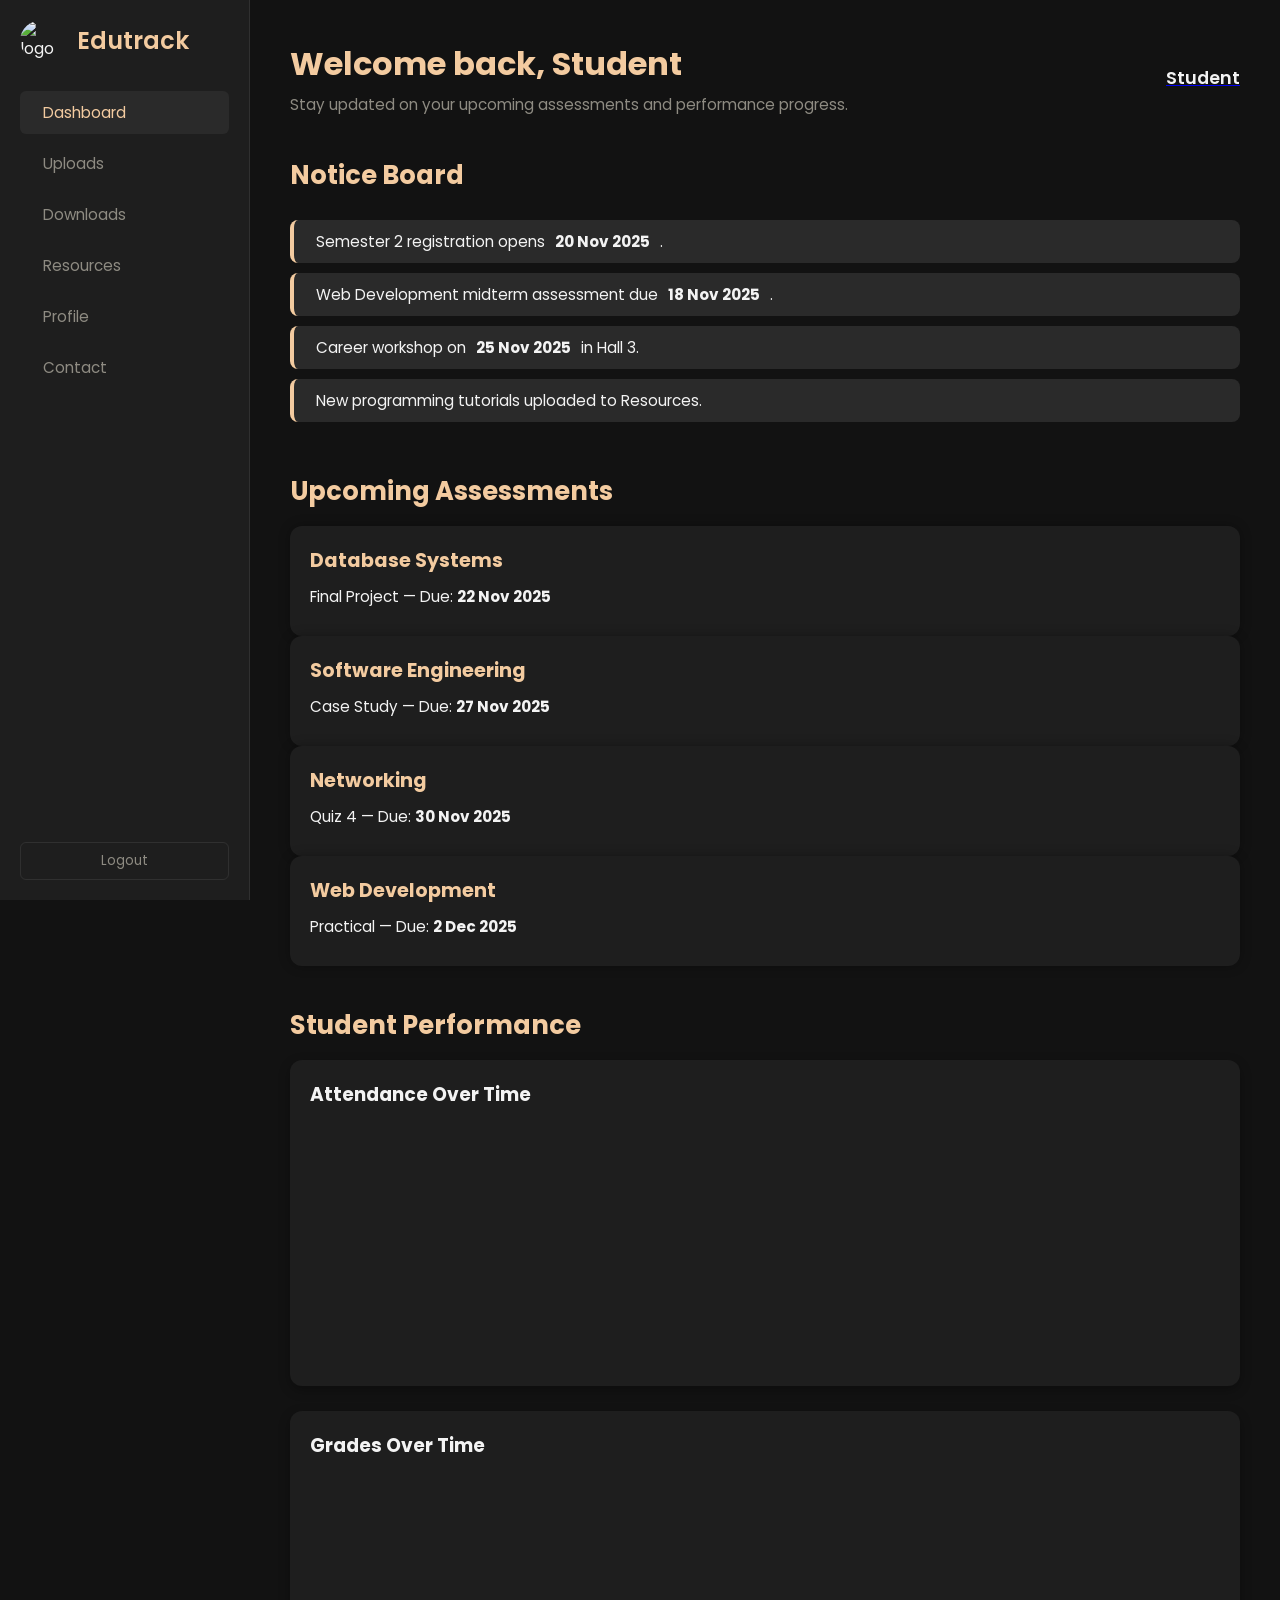
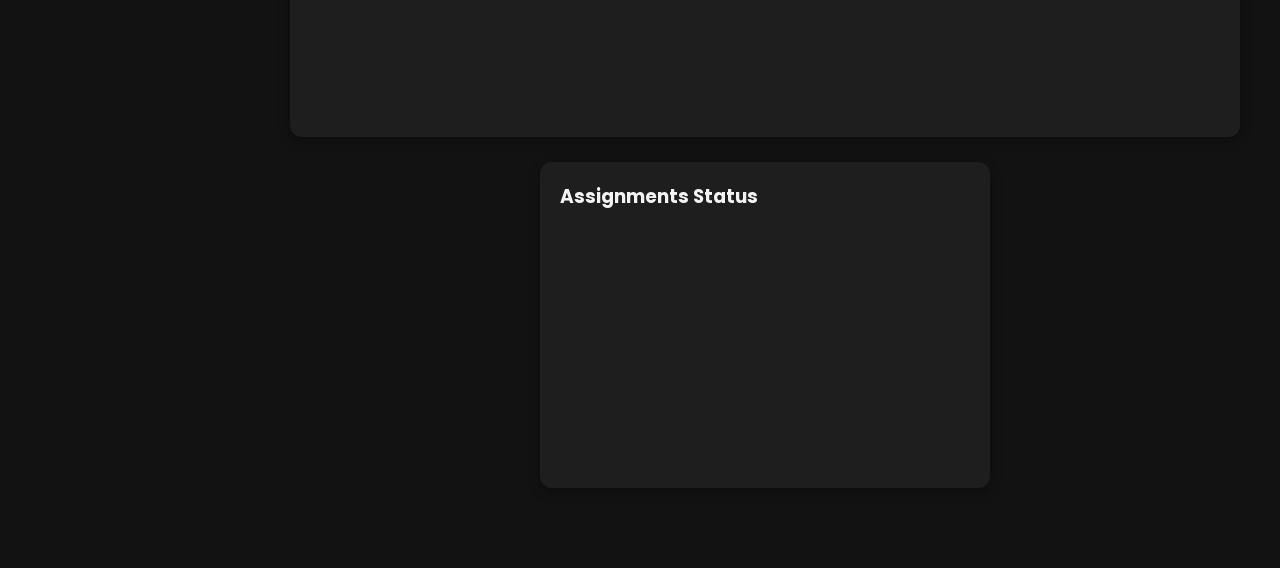
==== Admin/dashboard.html @ 49ad5d3f "first commit" ====
<!DOCTYPE html>
<html lang="en">
<head>
  <meta charset="UTF-8" />
  <meta name="viewport" content="width=device-width, initial-scale=1.0" />
  <title>Edutrack | Dashboard</title>
  <link rel="stylesheet" href="CSS/admin.css" />
  <script src="https://kit.fontawesome.com/d6e9d7304f.js" crossorigin="anonymous"></script>
  <link rel="preload" href="https://fonts.googleapis.com/css2?family=Poppins:wght@300;600&display=swap" as="style" onload="this.rel='stylesheet'" />
</head>
<body>
<aside class="sidebar">
  <div>
    <div class="logo">
      <img src="https://i.pinimg.com/736x/27/d6/ad/27d6ad0843c149d09f5cbf1baf20b631.jpg" alt="logo" />
      <h2>Edutrack</h2>
    </div>
    <nav>
      <a href="dashboard.html" class="active"><i class="fa-solid fa-house"></i> Dashboard</a>
      <a href="uploadpage.html"><i class="fa-solid fa-circle-up"></i> Uploads</a>
      <a href="downloadpage.html"><i class="fa-regular fa-circle-down"></i> Downloads</a>
      <a href="resourcespage.html"><i class="fa-solid fa-file"></i> Resources</a>
      <a href="profile.html"><i class="fa-solid fa-user"></i> Profile</a>
      <a href="contactpage.html"><i class="fa-solid fa-comment"></i> Contact</a>
    </nav>
  </div>
  <button class="logout-btn" onclick="logoutUser()"><i class="fa-regular fa-circle-xmark"></i> Logout</button>
</aside>

<main class="main-content">
  <header class="greeting-banner">
    <div>
      <h1>Welcome back, <span id="studentName">Student</span></h1>
      <p>Stay updated on your upcoming assessments and performance progress.</p>
    </div>
    <div class="user-profile">
      <i class="fa-regular fa-user"></i>
      <a href="profile.html"><span id="topStudentName">Student</span></a>
    </div>
  </header>

  <!-- Notice Board -->
  <section class="section notice-section">
    <h2 class="section-heading"><i class="fa-solid fa-bullhorn"></i> Notice Board</h2>
    <div class="cards-wrapper">
      <ul class="notice-board">
        <li><i class="fa-solid fa-calendar"></i> Semester 2 registration opens <strong>20 Nov 2025</strong>.</li>
        <li><i class="fa-solid fa-book"></i> Web Development midterm assessment due <strong>18 Nov 2025</strong>.</li>
        <li><i class="fa-solid fa-briefcase"></i> Career workshop on <strong>25 Nov 2025</strong> in Hall 3.</li>
        <li><i class="fa-solid fa-laptop-code"></i> New programming tutorials uploaded to Resources.</li>
      </ul>
    </div>
  </section>

  <!-- Upcoming Assessments -->
  <section class="section upcoming-section">
    <h2 class="section-heading"><i class="fa-solid fa-folder"></i> Upcoming Assessments</h2>
    <div class="cards-wrapper upcoming-list">
      <div class="upcoming-card">
        <h3>Database Systems</h3>
        <p>Final Project — Due: <strong>22 Nov 2025</strong></p>
      </div>
      <div class="upcoming-card">
        <h3>Software Engineering</h3>
        <p>Case Study — Due: <strong>27 Nov 2025</strong></p>
      </div>
      <div class="upcoming-card">
        <h3>Networking</h3>
        <p>Quiz 4 — Due: <strong>30 Nov 2025</strong></p>
      </div>
      <div class="upcoming-card">
        <h3>Web Development</h3>
        <p>Practical — Due: <strong>2 Dec 2025</strong></p>
      </div>
    </div>
  </section>

  <!-- Charts Section -->
  <section class="section chart-section">
    <h2 class="section-heading"><i class="fa-regular fa-chart-bar"></i> Student Performance</h2>

    <!-- Row 1: Attendance -->
    <div class="cards-wrapper chart-row">
      <div class="chart-container full-width">
        <h3>Attendance Over Time</h3>
        <canvas id="attendanceChart"></canvas>
      </div>
    </div>

    <!-- Row 2: Grades + Assignment Pie -->
    <div class="cards-wrapper chart-row">
      <div class="chart-container half-width">
        <h3>Grades Over Time</h3>
        <canvas id="gradesChart"></canvas>
      </div>
      <div class="chart-container half-width">
        <h3>Assignments Status</h3>
        <canvas id="pieChart"></canvas>
      </div>
    </div>

  </section>
</main>

<script type="module" src="../firebase.js"></script>
<script type="module" src="JS/admin.js"></script>
</body>
</html>
---- Admin/CSS/admin.css ----
:root {
  --bg-main: #121212;
  --bg-panel: #1e1e1e;
  --bg-hover: #2a2a2a;
  --accent: #F3CBA0;
  --text-primary: #F3F3F3;
  --text-secondary: #8E8B82;
  --border-color: rgba(255,255,255,0.08);
}

* {
  margin: 0;
  padding: 0;
  box-sizing: border-box;
  font-family: "Poppins", sans-serif;
}

body {
  display: flex;
  min-height: 100vh;
  background-color: var(--bg-main);
  color: var(--text-primary);
}

/* -------------------- SIDEBAR -------------------- */
.sidebar {
  width: 250px;
  background-color: var(--bg-panel);
  padding: 20px;
  display: flex;
  flex-direction: column;
  justify-content: space-between;
  border-right: 1px solid var(--border-color);
  position: sticky;
  top: 0;
  height: 100vh;
}

.sidebar .logo {
  display: flex;
  align-items: center;
  gap: 12px;
  margin-bottom: 30px;
}

.sidebar .logo img {
  width: 45px;
  border-radius: 50%;
}

.sidebar .logo h2 {
  color: var(--accent);
  font-weight: 600;
  font-size: 1.5rem;
}

.sidebar nav a {
  display: flex;
  align-items: center;
  gap: 8px;
  color: var(--text-secondary);
  padding: 10px 15px;
  text-decoration: none;
  border-radius: 6px;
  margin-bottom: 8px;
  transition: background 0.3s, color 0.3s;
  font-size: 0.95rem;
}

#topStudentName {
  color: var(--text-primary);
  font-weight: 600;
  margin-bottom: 20px;
  font-size: 1.1rem;
}

.sidebar nav a:hover,
.sidebar nav a.active {
  background-color: var(--bg-hover);
  color: var(--accent);
}

.logout-btn {
  background: none;
  border: 1px solid var(--border-color);
  border-radius: 6px;
  padding: 8px;
  color: var(--text-secondary);
  cursor: pointer;
  transition: background 0.3s, color 0.3s;
}

.logout-btn:hover {
  background-color: var(--bg-hover);
  color: var(--accent);
}

/* -------------------- MAIN CONTENT -------------------- */
.main-content {
  flex: 1;
  padding: 40px;
  overflow-x: hidden;
  width: 100%;
  max-width: 100%;
}

/* -------------------- GENERIC SECTIONS -------------------- */
.section {
  margin-bottom: 40px;
  max-width: 1000px;
  margin-left: auto;
  margin-right: auto;
}

.section-heading {
  font-size: 1.6rem;
  margin-bottom: 15px;
  color: var(--accent);
}

/* -------------------- DOWNLOAD / RESOURCES -------------------- */
.download-container {
  display: grid;
  grid-template-columns: repeat(auto-fit, minmax(250px, 1fr));
  gap: 15px;
}

.download-card {
  display: flex;
  justify-content: space-between;
  align-items: center;
  background-color: var(--bg-hover);
  padding: 18px;
  border-radius: 10px;
  font-size: 0.95rem;
  transition: transform 0.3s, box-shadow 0.3s;
}

.download-card:hover {
  transform: translateY(-5px);
  box-shadow: 0 4px 15px rgba(243,203,160,0.2);
}

.download-card .btn {
  padding: 10px 18px;
  background-color: var(--accent);
  color: var(--bg-main);
  border: none;
  border-radius: 8px;
  cursor: pointer;
  font-weight: 600;
  text-decoration: none;
  font-size: 0.95rem;
}

.download-search {
  margin-bottom: 20px;
  display: flex;
  justify-content: flex-end;
}

.download-search input {
  padding: 8px 12px;
  border-radius: 8px;
  border: 1px solid var(--border-color);
  background-color: var(--bg-panel);
  color: var(--text-primary);
  width: 250px;
  font-size: 0.95rem;
}

.notice-board {
  list-style: none;
  padding: 10px 0;
  display: grid;
  gap: 10px;
}

.notice-board li {
  display: flex;
  align-items: flex-start;
  gap: 10px;
  background-color: var(--bg-hover);
  padding: 10px 12px;
  border-radius: 8px;
  color: var(--text-primary);
  border-left: 4px solid var(--accent);
  font-size: 0.95rem;
  transition: transform 0.3s, box-shadow 0.3s;
}

.notice-board li:hover {
  transform: translateY(-3px);
  box-shadow: 0 4px 10px rgba(243,203,160,0.15);
}

.notice-board li i {
  color: var(--accent);
}

/* -------------------- PROFILE PAGE -------------------- */
.greeting-banner {
  display: flex;
  justify-content: space-between;
  align-items: center;
  margin-bottom: 40px;
  flex-wrap: wrap;
}

.greeting-banner h1 {
  font-size: 2rem;
  color: var(--accent);
  margin-bottom: 5px;
}

.greeting-banner p {
  color: var(--text-secondary);
  font-size: 0.95rem;
}

.user-profile {
  display: flex;
  align-items: center;
  gap: 10px;
  font-size: 1rem;
  color: var(--text-primary);
}

.user-profile i {
  font-size: 1.4rem;
  color: var(--accent);
}

.profile-wrapper {
  display: flex;
  justify-content: center;
}

.profile-container {
  background-color: var(--bg-panel);
  padding: 35px;
  border-radius: 14px;
  width: 600px;
  box-shadow: 0 0 12px rgba(0,0,0,0.4);
}

.profile-title {
  font-size: 1.8rem;
  color: var(--accent);
  margin-bottom: 5px;
}

.profile-subtitle {
  font-size: 0.95rem;
  color: var(--text-secondary);
  margin-bottom: 25px;
}

.profile-form {
  display: grid;
  gap: 18px;
}

.profile-form label {
  font-size: 0.95rem;
  color: var(--text-secondary);
}

.profile-form input {
  width: 100%;
  padding: 12px 14px;
  border-radius: 8px;
  border: 1px solid var(--border-color);
  background-color: var(--bg-hover);
  color: var(--text-primary);
}

.profile-form input:read-only {
  opacity: 0.5;
  cursor: not-allowed;
}

.profile-save-btn {
  padding: 14px;
  background-color: var(--accent);
  color: var(--bg-main);
  font-weight: 600;
  border: none;
  border-radius: 10px;
  cursor: pointer;
  transition: 0.3s;
}

.profile-save-btn:hover {
  background-color: #d9a678;
}

/* -------------------- CONTACT PAGE -------------------- */
.contact-wrapper {
  display: grid;
  grid-template-columns: 1fr 1fr;
  gap: 25px;
  background-color: var(--bg-panel);
  padding: 30px;
  border-radius: 12px;
  box-shadow: 0 0 12px rgba(0,0,0,0.5);
}

.campus-card {
  background-color: var(--bg-hover);
  padding: 18px;
  border-radius: 10px;
  border-left: 4px solid var(--accent);
}

.campus-card h3 {
  margin-bottom: 8px;
  color: var(--accent);
  font-size: 1.2rem;
}

.campus-card p {
  color: var(--text-primary);
  font-size: 0.95rem;
}

.contact-form input,
.contact-form textarea {
  width: 100%;
  margin-top: 10px;
  padding: 12px;
  border-radius: 8px;
  border: 1px solid var(--border-color);
  background-color: var(--bg-panel);
  color: var(--text-primary);
}

.contact-submit {
  padding: 12px;
  background-color: var(--accent);
  color: var(--bg-main);
  border: none;
  border-radius: 8px;
  font-weight: 600;
  cursor: pointer;
}

/* -------------------- UP-COMING ASSIGNMENTS -------------------- */
.upcoming-assignments {
  display: grid;
  grid-template-columns: repeat(auto-fit, minmax(300px, 1fr));
  gap: 20px;
  margin-bottom: 40px;
}

.upcoming-card {
  background-color: var(--bg-panel);
  padding: 20px;
  border-radius: 12px;
  box-shadow: 0 0 12px rgba(0,0,0,0.3);
  display: flex;
  flex-direction: column;
  justify-content: space-between;
}

.upcoming-card h3 {
  font-size: 1.2rem;
  color: var(--accent);
  margin-bottom: 10px;
}

.upcoming-card p {
  font-size: 0.95rem;
  color: var(--text-primary);
  margin-bottom: 8px;
}

/* Improved Profile Editing Styles */
.profile-form input:focus {
  outline: none;
  border-color: var(--accent);
  box-shadow: 0 0 8px rgba(243, 203, 160, 0.3); /* Subtle glow on focus */
  transition: box-shadow 0.3s;
}

.edit-btn,
.save-btn,
.cancel-btn {
  padding: 12px 20px;
  border: none;
  border-radius: 8px;
  cursor: pointer;
  font-weight: 600;
  transition: background 0.3s, transform 0.2s;
  font-size: 0.95rem;
}

.edit-btn {
  margin-top: 10px;
  background-color: var(--accent);
  color: var(--bg-main);
}

.edit-btn:hover {
  background-color: #d9a678; /* Darker shade of accent */
  transform: translateY(-2px);
}

.save-btn {
  background-color: #4caf50; /* Green for save */
  color: white;
}

.save-btn:hover {
  background-color: #45a049;
  transform: translateY(-2px);
}

.cancel-btn {
  background-color: #f44336; /* Red for cancel */
  color: white;
}

.cancel-btn:hover {
  background-color: #da190b;
  transform: translateY(-2px);
}

.button-group {
  display: flex;
  gap: 15px;
  margin-top: 20px; /* Increased from 10px to move buttons down */
}

/* Remove or rename .profile-save-btn if unused */
.profile-save-btn {
  /* Existing styles, but consider removing if not matching HTML classes */
}

/* -------------------- CHARTS -------------------- */
.chart-container {
  background-color: var(--bg-panel);
  padding: 20px;
  border-radius: 12px;
  box-shadow: 0 4px 12px rgba(0,0,0,0.3);
  margin-bottom: 25px;
  width: 100%;
  position: relative;
}

.chart-container canvas {
  width: 100% !important;
  height: 250px !important;
}

/* Pie chart specifically */
.chart-container:has(#pieChart) {
  max-width: 450px;
  margin: 0 auto;
}

/* Card hover effects for dashboard */
.upcoming-card, .chart-container, .notice-board li {
  transition: transform 0.3s, box-shadow 0.3s;
}

.upcoming-card:hover, .chart-container:hover, .notice-board li:hover {
  transform: translateY(-3px);
  box-shadow: 0 6px 15px rgba(243,203,160,0.2);
}

/* -------------------- RESPONSIVE -------------------- */
@media(max-width:768px){
  .sidebar {
    width: 100%;
    height: auto;
    position: relative;
  }
  .main-content {
    max-width: 100%;
    padding: 20px;
  }
  .profile-container {
    width: 100%;
    padding: 25px;
  }
  .contact-wrapper {
    grid-template-columns: 1fr;
  }
  .download-search {
    justify-content: center;
  }
  .upcoming-assignments {
    grid-template-columns: 1fr;
  }
  .chart-container canvas {
    height: 250px !important;
  }
}
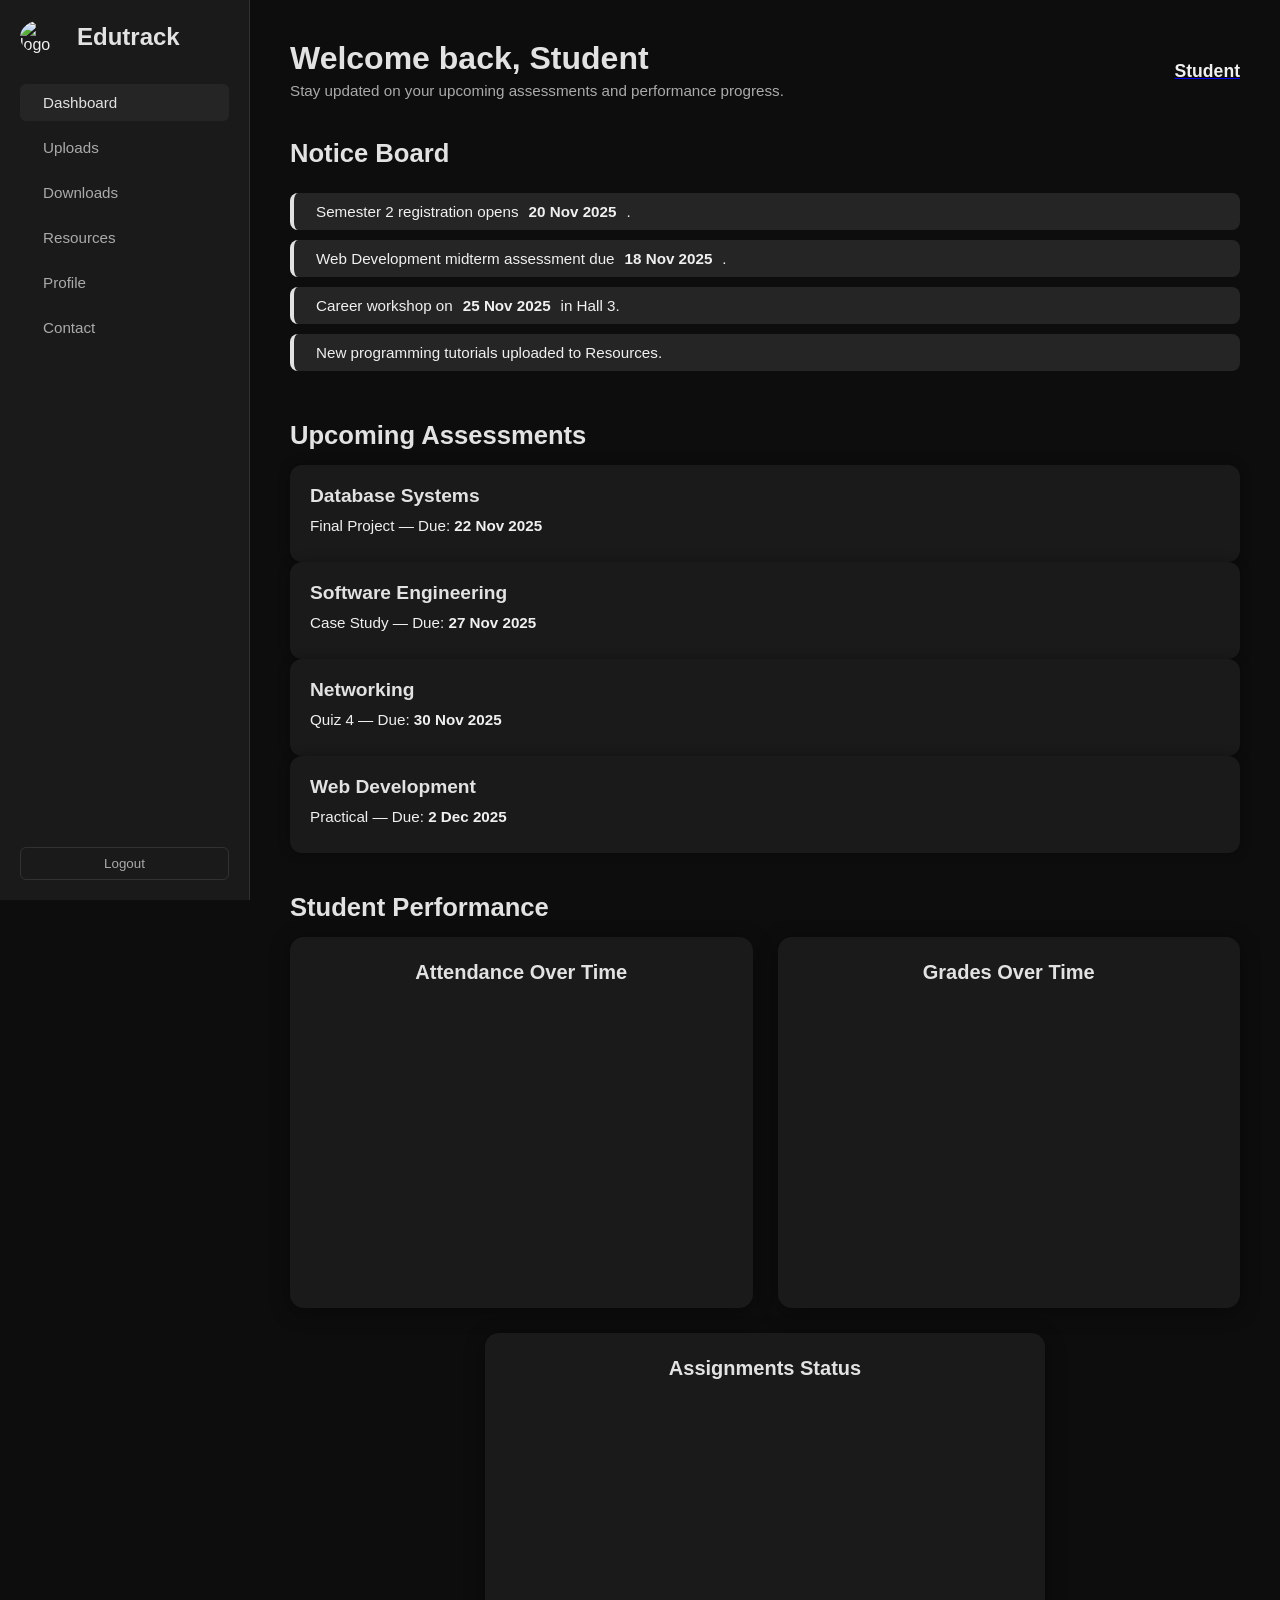
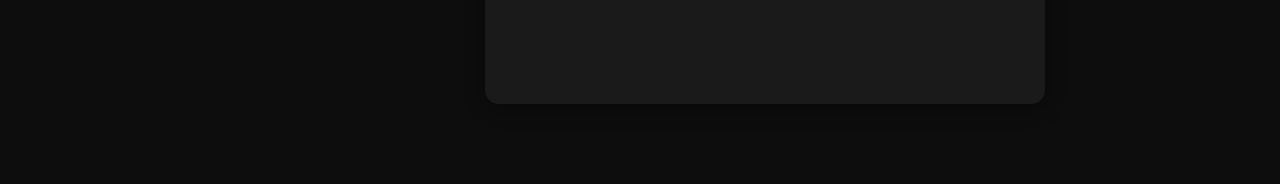
==== commit 7b0d2f0a: "Refactor CSS variables for improved theming and update chart layout for better responsiveness" ====
--- a/Admin/dashboard.html
+++ b/Admin/dashboard.html
@@ -6,7 +6,6 @@
   <title>Edutrack | Dashboard</title>
   <link rel="stylesheet" href="CSS/admin.css" />
   <script src="https://kit.fontawesome.com/d6e9d7304f.js" crossorigin="anonymous"></script>
-  <link rel="preload" href="https://fonts.googleapis.com/css2?family=Poppins:wght@300;600&display=swap" as="style" onload="this.rel='stylesheet'" />
 </head>
 <body>
 <aside class="sidebar">
@@ -76,28 +75,30 @@
   </section>
 
   <!-- Charts Section -->
-  <section class="section chart-section">
-    <h2 class="section-heading"><i class="fa-regular fa-chart-bar"></i> Student Performance</h2>
+  <!-- Charts Section -->
+<section class="section chart-section">
+  <h2 class="section-heading"><i class="fa-regular fa-chart-bar"></i> Student Performance</h2>
 
-    <!-- Row 1: Attendance -->
-    <div class="cards-wrapper chart-row">
-      <div class="chart-container full-width">
-        <h3>Attendance Over Time</h3>
-        <canvas id="attendanceChart"></canvas>
-      </div>
+  <!-- Row 1: Two line charts side-by-side -->
+  <div class="cards-wrapper chart-row line-charts">
+    <div class="chart-container">
+      <h3>Attendance Over Time</h3>
+      <canvas id="attendanceChart"></canvas>
     </div>
+    <div class="chart-container">
+      <h3>Grades Over Time</h3>
+      <canvas id="gradesChart"></canvas>
+    </div>
+  </div>
 
-    <!-- Row 2: Grades + Assignment Pie -->
-    <div class="cards-wrapper chart-row">
-      <div class="chart-container half-width">
-        <h3>Grades Over Time</h3>
-        <canvas id="gradesChart"></canvas>
-      </div>
-      <div class="chart-container half-width">
-        <h3>Assignments Status</h3>
-        <canvas id="pieChart"></canvas>
-      </div>
+  <!-- Row 2: Pie chart full width -->
+  <div class="cards-wrapper chart-row pie-full">
+    <div class="chart-container pie-chart">
+      <h3>Assignments Status</h3>
+      <canvas id="pieChart"></canvas>
     </div>
+  </div>
+</section>
 
   </section>
 </main>
--- a/Admin/CSS/admin.css
+++ b/Admin/CSS/admin.css
@@ -1,13 +1,12 @@
 :root {
-  --bg-main: #121212;
-  --bg-panel: #1e1e1e;
-  --bg-hover: #2a2a2a;
-  --accent: #F3CBA0;
-  --text-primary: #F3F3F3;
-  --text-secondary: #8E8B82;
-  --border-color: rgba(255,255,255,0.08);
-}
-
+  --bg-main: #0d0d0d;           /* Deeper black */
+  --bg-panel: #1a1a1a;          /* Slightly lighter panels */
+  --bg-hover: #252525;
+  --accent: #e2e2e2;            /* Rich gold instead of peach (more premium) */
+  --text-primary: #f0f0f0;
+  --text-secondary: #aaaaaa;
+  --border-color: rgba(255,255,255,0.1);
+}
 * {
   margin: 0;
   padding: 0;
@@ -95,6 +94,21 @@
   color: var(--accent);
 }
 
+/* Fix top-right user name spacing on all pages */
+.user-profile {
+  display: flex;
+  align-items: center;
+  gap: 10px;
+  font-size: 1.1rem;
+  color: var(--text-primary);
+  margin-top: 4px;           /* Prevents it from being too high */
+}
+
+.user-profile i {
+  font-size: 1.6rem;
+  color: var(--accent);
+}
+
 /* -------------------- MAIN CONTENT -------------------- */
 .main-content {
   flex: 1;
@@ -117,6 +131,8 @@
   margin-bottom: 15px;
   color: var(--accent);
 }
+
+
 
 /* -------------------- DOWNLOAD / RESOURCES -------------------- */
 .download-container {
@@ -437,37 +453,66 @@
   /* Existing styles, but consider removing if not matching HTML classes */
 }
 
-/* -------------------- CHARTS -------------------- */
+
+/* -------------------- CHARTS SECTION - NEW LAYOUT -------------------- */
+.chart-section {
+  margin-bottom: 40px;
+}
+
+.chart-row {
+  display: grid;
+  gap: 25px;
+  margin-bottom: 25px;
+}
+
+/* First row: two line charts side-by-side */
+.chart-row.line-charts {
+  grid-template-columns: 1fr 1fr; /* Two equal columns */
+}
+
+.chart-row.pie-full {
+  grid-template-columns: 1fr; /* Full width for pie */
+}
+
+/* Chart containers */
 .chart-container {
   background-color: var(--bg-panel);
-  padding: 20px;
-  border-radius: 12px;
-  box-shadow: 0 4px 12px rgba(0,0,0,0.3);
-  margin-bottom: 25px;
-  width: 100%;
-  position: relative;
-}
-
+  padding: 24px;
+  border-radius: 14px;
+  box-shadow: 0 4px 20px rgba(0, 0, 0, 0.4);
+  transition: transform 0.3s, box-shadow 0.3s;
+}
+
+.chart-container:hover {
+  transform: translateY(-4px);
+  box-shadow: 0 8px 25px rgba(243, 203, 160, 0.15);
+}
+
+.chart-container h3 {
+  margin-bottom: 16px;
+  color: var(--accent);
+  font-size: 1.25rem;
+  text-align: center;
+}
+
+/* Canvas sizing */
 .chart-container canvas {
   width: 100% !important;
-  height: 250px !important;
-}
-
-/* Pie chart specifically */
-.chart-container:has(#pieChart) {
-  max-width: 450px;
+  height: 280px !important;
+}
+
+/* Pie chart specific – slightly larger and centered */
+.chart-container.pie-chart {
+  max-width: 560px;
   margin: 0 auto;
 }
 
-/* Card hover effects for dashboard */
-.upcoming-card, .chart-container, .notice-board li {
-  transition: transform 0.3s, box-shadow 0.3s;
-}
-
-.upcoming-card:hover, .chart-container:hover, .notice-board li:hover {
-  transform: translateY(-3px);
-  box-shadow: 0 6px 15px rgba(243,203,160,0.2);
-}
+/* Better chart colors (more professional & eye-friendly) */
+.chart-line-1 { borderColor: #64b5f6; backgroundColor: rgba(100, 181, 246, 0.1); }
+.chart-line-2 { borderColor: #81c784; backgroundColor: rgba(129, 199, 132, 0.1); }
+.chart-pie-completed { backgroundColor: #66bb6a; }
+.chart-pie-pending { backgroundColor: #ffb74d; }
+.chart-pie-overdue { backgroundColor: #ef5350; }
 
 /* -------------------- RESPONSIVE -------------------- */
 @media(max-width:768px){
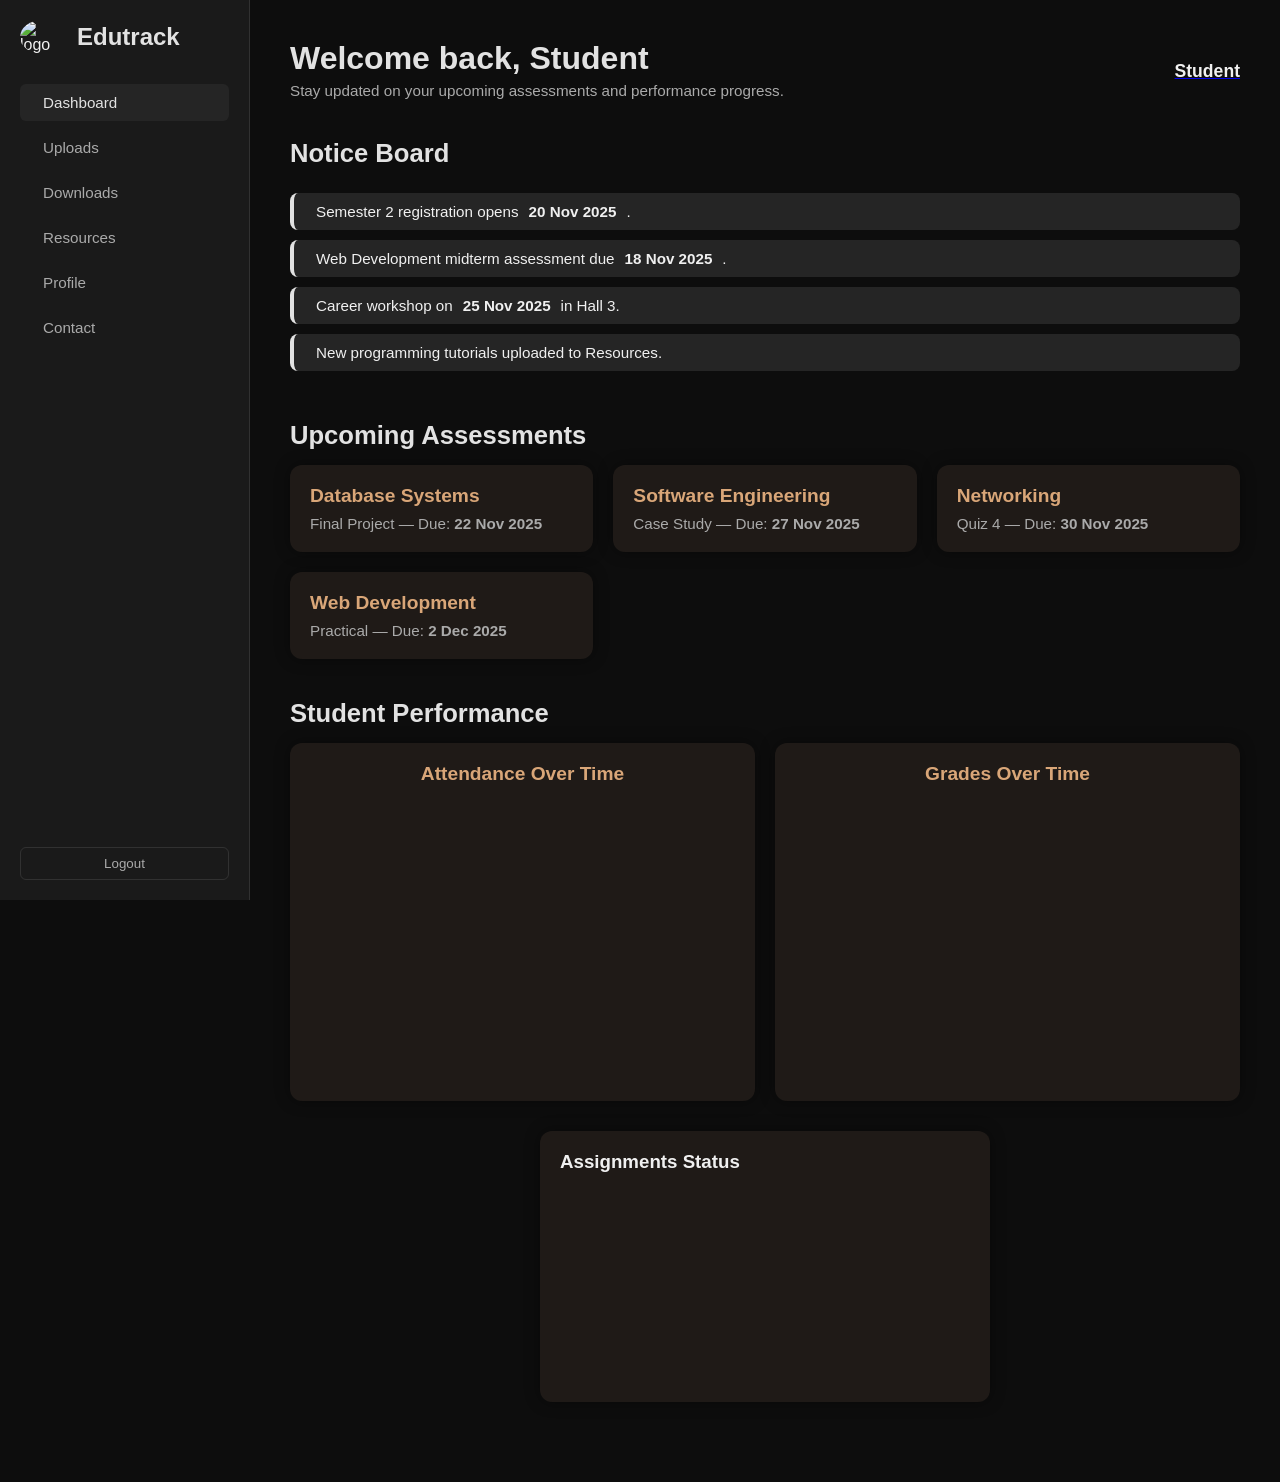
==== commit 08082eb7: "Enhance admin interface with new styles, improved logout functionality, and modular script loading" ====
--- a/Admin/dashboard.html
+++ b/Admin/dashboard.html
@@ -7,7 +7,7 @@
   <link rel="stylesheet" href="CSS/admin.css" />
   <script src="https://kit.fontawesome.com/d6e9d7304f.js" crossorigin="anonymous"></script>
 </head>
-<body>
+<body class="dashboard">
 <aside class="sidebar">
   <div>
     <div class="logo">
--- a/Admin/CSS/admin.css
+++ b/Admin/CSS/admin.css
@@ -1,12 +1,23 @@
 :root {
-  --bg-main: #0d0d0d;           /* Deeper black */
-  --bg-panel: #1a1a1a;          /* Slightly lighter panels */
+  --bg-main: #0d0d0d;         
+  --bg-panel: #1a1a1a; 
   --bg-hover: #252525;
-  --accent: #e2e2e2;            /* Rich gold instead of peach (more premium) */
+  --accent: #e2e2e2;    
   --text-primary: #f0f0f0;
   --text-secondary: #aaaaaa;
   --border-color: rgba(255,255,255,0.1);
-}
+
+  /* New button colors */
+  --btn-bg: #d9a678;        
+  --btn-hover: #f3cb98;     
+  --btn-text: #0d0d0d;      
+
+  /* Dashboard colors */
+  --card-bg: #1f1a17;       /* dark panel with beige tint */
+  --card-hover: #2c1f17;
+  --chart-bg: #1f1a17;
+}
+
 * {
   margin: 0;
   padding: 0;
@@ -94,14 +105,13 @@
   color: var(--accent);
 }
 
-/* Fix top-right user name spacing on all pages */
 .user-profile {
   display: flex;
   align-items: center;
   gap: 10px;
   font-size: 1.1rem;
   color: var(--text-primary);
-  margin-top: 4px;           /* Prevents it from being too high */
+  margin-top: 4px;
 }
 
 .user-profile i {
@@ -118,7 +128,6 @@
   max-width: 100%;
 }
 
-/* -------------------- GENERIC SECTIONS -------------------- */
 .section {
   margin-bottom: 40px;
   max-width: 1000px;
@@ -132,7 +141,113 @@
   color: var(--accent);
 }
 
-
+/* -------------------- DASHBOARD / CARDS -------------------- */
+.greeting-banner {
+  display: flex;
+  justify-content: space-between;
+  align-items: center;
+  margin-bottom: 40px;
+  flex-wrap: wrap;
+}
+
+.greeting-banner h1 {
+  font-size: 2rem;
+  color: var(--accent);
+  margin-bottom: 5px;
+}
+
+.greeting-banner p {
+  color: var(--text-secondary);
+  font-size: 0.95rem;
+}
+
+/* Cards wrapper */
+.cards-wrapper {
+  display: grid;
+  grid-template-columns: repeat(auto-fit, minmax(250px, 1fr));
+  gap: 20px;
+}
+
+/* Upcoming assessments cards */
+.upcoming-card {
+  background-color: var(--card-bg);
+  padding: 20px;
+  border-radius: 12px;
+  box-shadow: 0 0 15px rgba(0,0,0,0.4);
+  transition: transform 0.3s, box-shadow 0.3s;
+}
+
+.upcoming-card:hover {
+  transform: translateY(-3px);
+  box-shadow: 0 8px 20px rgba(243,203,160,0.3);
+}
+
+.upcoming-card h3 {
+  font-size: 1.2rem;
+  color: var(--btn-bg);
+  margin-bottom: 8px;
+}
+
+.upcoming-card p {
+  font-size: 0.95rem;
+  color: var(--text-secondary);
+}
+
+/* Line charts wrapper for inline display */
+.line-charts {
+  display: flex;
+  gap: 20px;
+  flex-wrap: wrap;
+  margin-bottom: 30px;
+}
+
+.line-charts .chart-container {
+  flex: 1;
+  min-width: 250px;
+  background-color: var(--chart-bg);
+  padding: 20px;
+  border-radius: 12px;
+  box-shadow: 0 0 15px rgba(0,0,0,0.4);
+  transition: transform 0.3s, box-shadow 0.3s;
+}
+
+.line-charts .chart-container:hover {
+  transform: translateY(-3px);
+  box-shadow: 0 8px 20px rgba(243,203,160,0.25);
+}
+
+.line-charts .chart-container h3 {
+  font-size: 1.2rem;
+  margin-bottom: 12px;
+  color: var(--btn-bg);
+  text-align: center;
+}
+
+.line-charts .chart-container canvas {
+  width: 100% !important;
+  height: 280px !important;
+}
+
+/* Pie chart container below line charts */
+.pie-full {
+  display: flex;
+  justify-content: center;
+  margin-top: 20px;
+}
+
+.pie-full .chart-container {
+  width: 100%;
+  max-width: 450px;  
+  padding: 20px;
+  border-radius: 12px;
+  background-color: var(--chart-bg);
+  box-shadow: 0 0 15px rgba(0,0,0,0.4);
+}
+
+.pie-full .chart-container canvas {
+  width: 100% !important;
+  height: auto !important;
+}
 
 /* -------------------- DOWNLOAD / RESOURCES -------------------- */
 .download-container {
@@ -157,18 +272,6 @@
   box-shadow: 0 4px 15px rgba(243,203,160,0.2);
 }
 
-.download-card .btn {
-  padding: 10px 18px;
-  background-color: var(--accent);
-  color: var(--bg-main);
-  border: none;
-  border-radius: 8px;
-  cursor: pointer;
-  font-weight: 600;
-  text-decoration: none;
-  font-size: 0.95rem;
-}
-
 .download-search {
   margin-bottom: 20px;
   display: flex;
@@ -185,6 +288,7 @@
   font-size: 0.95rem;
 }
 
+/* -------------------- NOTICE BOARD -------------------- */
 .notice-board {
   list-style: none;
   padding: 10px 0;
@@ -215,38 +319,6 @@
 }
 
 /* -------------------- PROFILE PAGE -------------------- */
-.greeting-banner {
-  display: flex;
-  justify-content: space-between;
-  align-items: center;
-  margin-bottom: 40px;
-  flex-wrap: wrap;
-}
-
-.greeting-banner h1 {
-  font-size: 2rem;
-  color: var(--accent);
-  margin-bottom: 5px;
-}
-
-.greeting-banner p {
-  color: var(--text-secondary);
-  font-size: 0.95rem;
-}
-
-.user-profile {
-  display: flex;
-  align-items: center;
-  gap: 10px;
-  font-size: 1rem;
-  color: var(--text-primary);
-}
-
-.user-profile i {
-  font-size: 1.4rem;
-  color: var(--accent);
-}
-
 .profile-wrapper {
   display: flex;
   justify-content: center;
@@ -296,19 +368,50 @@
   cursor: not-allowed;
 }
 
-.profile-save-btn {
-  padding: 14px;
-  background-color: var(--accent);
-  color: var(--bg-main);
+/* -------------------- GLOBAL BUTTONS -------------------- */
+.btn,
+.download-container .btn,
+.notice-board a,
+.edit-btn,
+.save-btn,
+.cancel-btn,
+.profile-save-btn,
+.contact-submit {
+  background-color: var(--btn-bg);
+  color: var(--btn-text);
+  text-decoration: none;
   font-weight: 600;
+  border-radius: 8px;
+  padding: 8px 14px;
+  display: inline-flex;
+  align-items: center;
+  gap: 4px;
+  transition: background 0.3s, transform 0.2s;
+  font-size: 0.95rem;
   border: none;
-  border-radius: 10px;
   cursor: pointer;
-  transition: 0.3s;
-}
-
-.profile-save-btn:hover {
-  background-color: #d9a678;
+}
+
+.btn:hover,
+.download-container .btn:hover,
+.notice-board a:hover,
+.edit-btn:hover,
+.save-btn:hover,
+.cancel-btn:hover,
+.profile-save-btn:hover,
+.contact-submit:hover {
+  background-color: var(--btn-hover);
+  transform: translateY(-2px);
+  color: var(--btn-text);
+}
+
+.btn i,
+.notice-board a i,
+.edit-btn i,
+.save-btn i,
+.cancel-btn i,
+.profile-save-btn i {
+  margin-right: 4px;
 }
 
 /* -------------------- CONTACT PAGE -------------------- */
@@ -353,166 +456,37 @@
 
 .contact-submit {
   padding: 12px;
-  background-color: var(--accent);
-  color: var(--bg-main);
+  background-color: var(--btn-bg);
+  color: var(--btn-text);
   border: none;
   border-radius: 8px;
   font-weight: 600;
   cursor: pointer;
 }
 
-/* -------------------- UP-COMING ASSIGNMENTS -------------------- */
-.upcoming-assignments {
-  display: grid;
-  grid-template-columns: repeat(auto-fit, minmax(300px, 1fr));
-  gap: 20px;
-  margin-bottom: 40px;
-}
-
-.upcoming-card {
-  background-color: var(--bg-panel);
-  padding: 20px;
-  border-radius: 12px;
-  box-shadow: 0 0 12px rgba(0,0,0,0.3);
-  display: flex;
-  flex-direction: column;
-  justify-content: space-between;
-}
-
-.upcoming-card h3 {
-  font-size: 1.2rem;
-  color: var(--accent);
-  margin-bottom: 10px;
-}
-
-.upcoming-card p {
-  font-size: 0.95rem;
-  color: var(--text-primary);
-  margin-bottom: 8px;
-}
-
-/* Improved Profile Editing Styles */
-.profile-form input:focus {
-  outline: none;
-  border-color: var(--accent);
-  box-shadow: 0 0 8px rgba(243, 203, 160, 0.3); /* Subtle glow on focus */
-  transition: box-shadow 0.3s;
-}
-
-.edit-btn,
-.save-btn,
-.cancel-btn {
-  padding: 12px 20px;
-  border: none;
-  border-radius: 8px;
-  cursor: pointer;
+.contact-submit:hover {
+  background-color: var(--btn-hover);
+}
+
+/* -------------------- CONTACT PAGE LINKS -------------------- */
+.contact-wrapper a,
+.contact-form a {
+  color: var(--btn-bg);      
+  text-decoration: none;
   font-weight: 600;
-  transition: background 0.3s, transform 0.2s;
-  font-size: 0.95rem;
-}
-
-.edit-btn {
-  margin-top: 10px;
-  background-color: var(--accent);
-  color: var(--bg-main);
-}
-
-.edit-btn:hover {
-  background-color: #d9a678; /* Darker shade of accent */
-  transform: translateY(-2px);
-}
-
-.save-btn {
-  background-color: #4caf50; /* Green for save */
-  color: white;
-}
-
-.save-btn:hover {
-  background-color: #45a049;
-  transform: translateY(-2px);
-}
-
-.cancel-btn {
-  background-color: #f44336; /* Red for cancel */
-  color: white;
-}
-
-.cancel-btn:hover {
-  background-color: #da190b;
-  transform: translateY(-2px);
-}
-
-.button-group {
-  display: flex;
-  gap: 15px;
-  margin-top: 20px; /* Increased from 10px to move buttons down */
-}
-
-/* Remove or rename .profile-save-btn if unused */
-.profile-save-btn {
-  /* Existing styles, but consider removing if not matching HTML classes */
-}
-
-
-/* -------------------- CHARTS SECTION - NEW LAYOUT -------------------- */
-.chart-section {
-  margin-bottom: 40px;
-}
-
-.chart-row {
-  display: grid;
-  gap: 25px;
-  margin-bottom: 25px;
-}
-
-/* First row: two line charts side-by-side */
-.chart-row.line-charts {
-  grid-template-columns: 1fr 1fr; /* Two equal columns */
-}
-
-.chart-row.pie-full {
-  grid-template-columns: 1fr; /* Full width for pie */
-}
-
-/* Chart containers */
-.chart-container {
-  background-color: var(--bg-panel);
-  padding: 24px;
-  border-radius: 14px;
-  box-shadow: 0 4px 20px rgba(0, 0, 0, 0.4);
-  transition: transform 0.3s, box-shadow 0.3s;
-}
-
-.chart-container:hover {
-  transform: translateY(-4px);
-  box-shadow: 0 8px 25px rgba(243, 203, 160, 0.15);
-}
-
-.chart-container h3 {
-  margin-bottom: 16px;
-  color: var(--accent);
-  font-size: 1.25rem;
-  text-align: center;
-}
-
-/* Canvas sizing */
-.chart-container canvas {
-  width: 100% !important;
-  height: 280px !important;
-}
-
-/* Pie chart specific – slightly larger and centered */
-.chart-container.pie-chart {
-  max-width: 560px;
-  margin: 0 auto;
-}
-
-/* Better chart colors (more professional & eye-friendly) */
-.chart-line-1 { borderColor: #64b5f6; backgroundColor: rgba(100, 181, 246, 0.1); }
-.chart-line-2 { borderColor: #81c784; backgroundColor: rgba(129, 199, 132, 0.1); }
-.chart-pie-completed { backgroundColor: #66bb6a; }
-.chart-pie-pending { backgroundColor: #ffb74d; }
-.chart-pie-overdue { backgroundColor: #ef5350; }
+  transition: color 0.3s, transform 0.2s;
+}
+
+.contact-wrapper a:hover,
+.contact-form a:hover {
+  color: var(--btn-hover);    
+  transform: translateY(-1px);
+}
+
+.contact-wrapper a i,
+.contact-form a i {
+  margin-right: 4px;
+}
 
 /* -------------------- RESPONSIVE -------------------- */
 @media(max-width:768px){
@@ -535,10 +509,12 @@
   .download-search {
     justify-content: center;
   }
-  .upcoming-assignments {
+  .upcoming-assignments,
+  .line-charts {
+    flex-direction: column;
     grid-template-columns: 1fr;
   }
   .chart-container canvas {
     height: 250px !important;
   }
-}+}
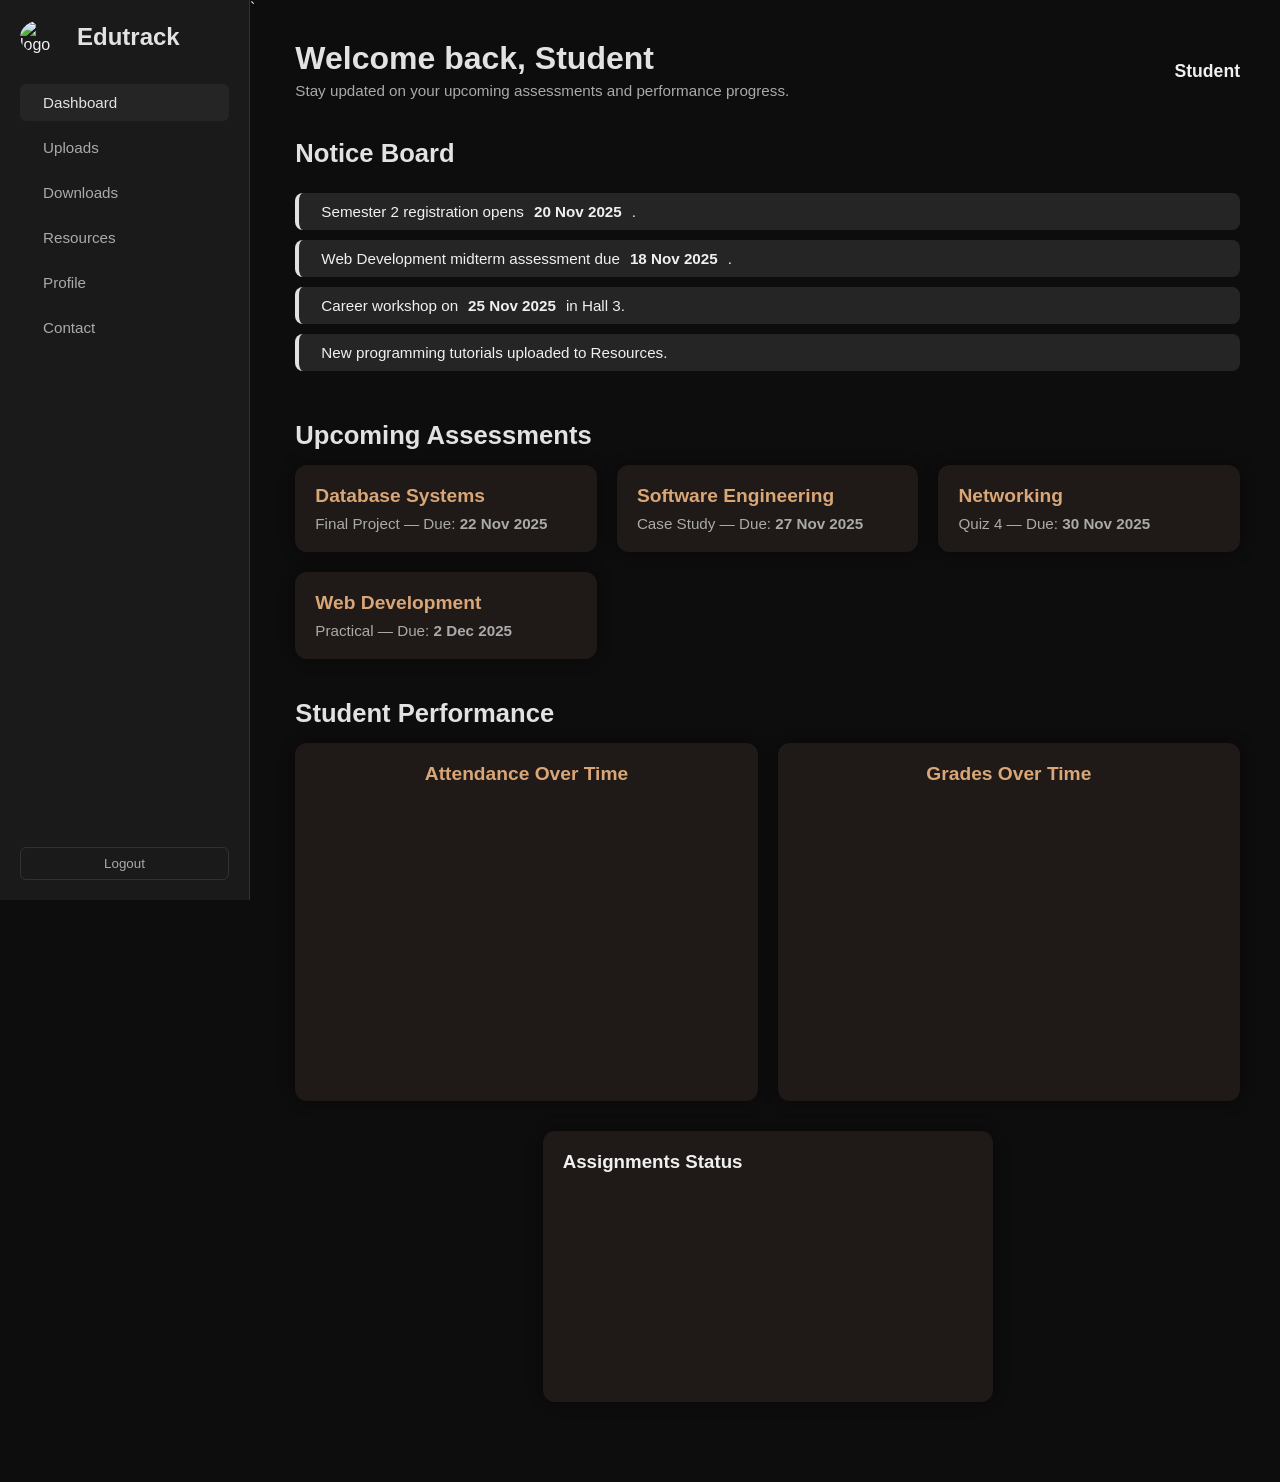
==== commit 9820d5ef: "final" ====
--- a/Admin/dashboard.html
+++ b/Admin/dashboard.html
@@ -24,7 +24,7 @@
     </nav>
   </div>
   <button class="logout-btn" onclick="logoutUser()"><i class="fa-regular fa-circle-xmark"></i> Logout</button>
-</aside>
+</aside>`
 
 <main class="main-content">
   <header class="greeting-banner">
@@ -34,7 +34,7 @@
     </div>
     <div class="user-profile">
       <i class="fa-regular fa-user"></i>
-      <a href="profile.html"><span id="topStudentName">Student</span></a>
+      <a href="profile.html" style="text-decoration: none;"><span id="topStudentName">Student</span></a>
     </div>
   </header>
 
--- a/Admin/CSS/admin.css
+++ b/Admin/CSS/admin.css
@@ -80,7 +80,6 @@
 #topStudentName {
   color: var(--text-primary);
   font-weight: 600;
-  margin-bottom: 20px;
   font-size: 1.1rem;
 }
 
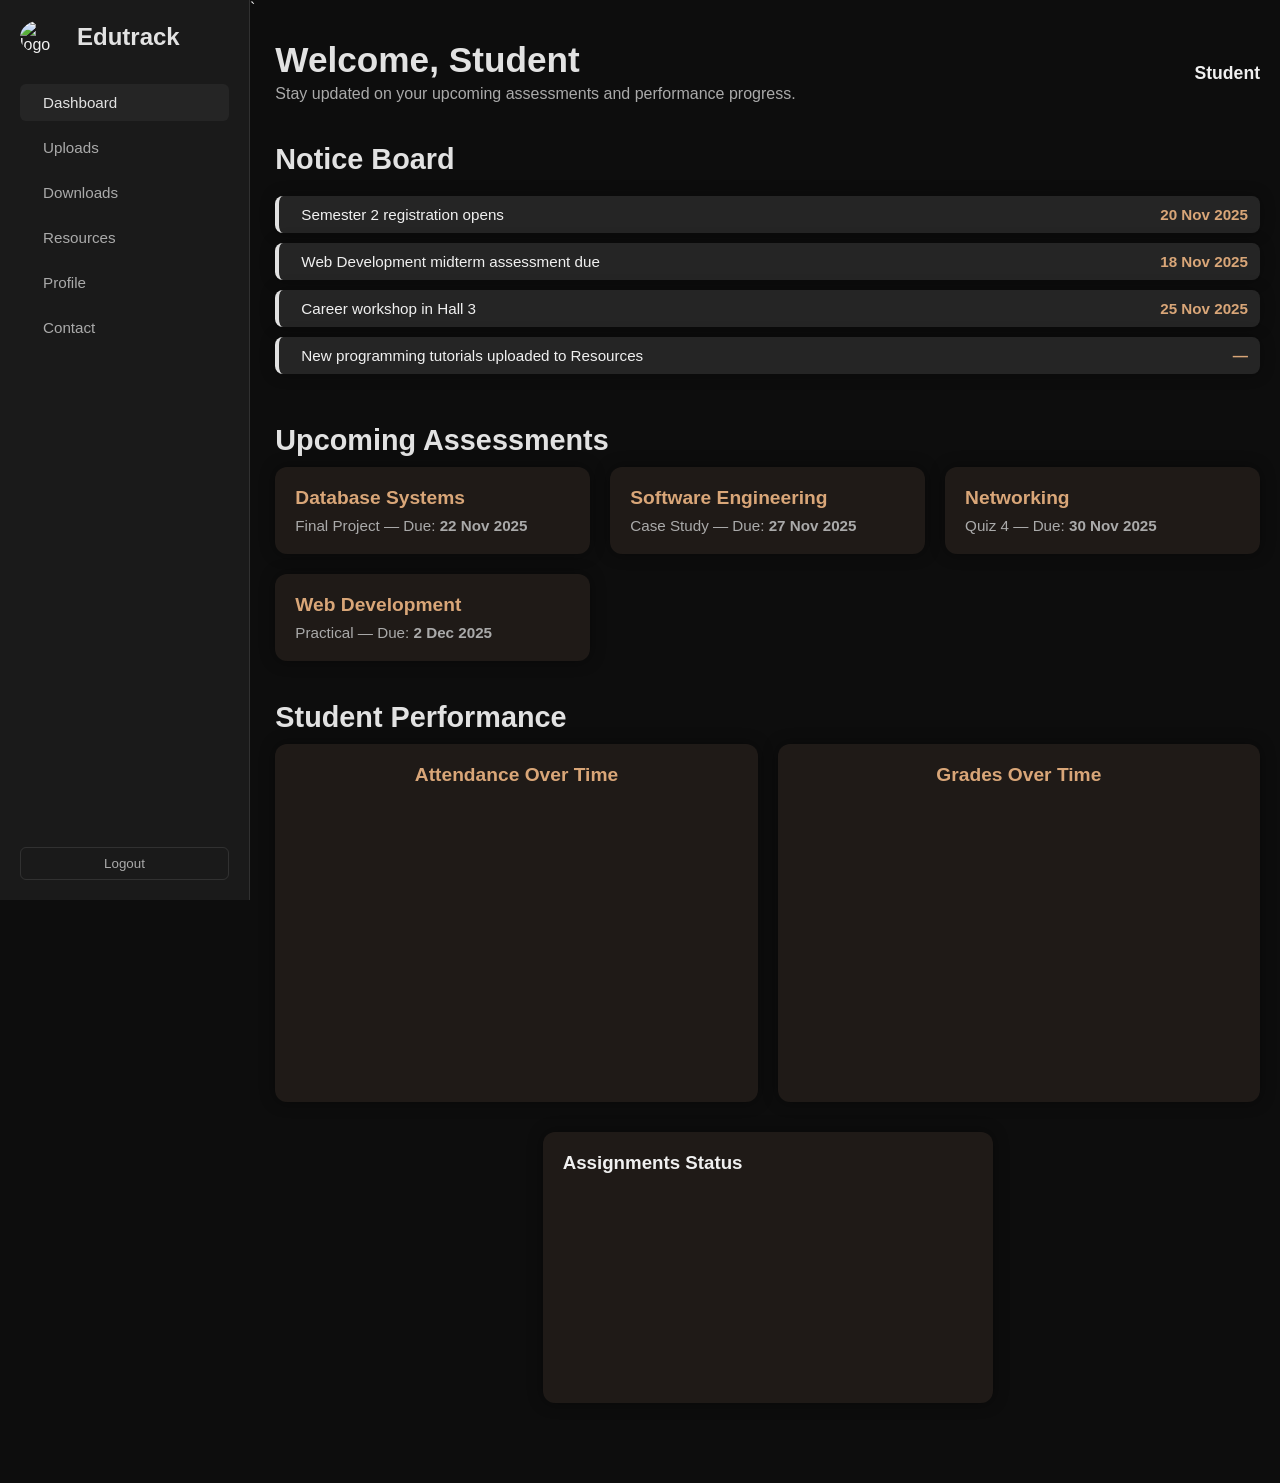
==== commit 45eee0f3: "feat: Enhance student card functionality and improve UI across pages - Implemented dummy student car" ====
--- a/Admin/dashboard.html
+++ b/Admin/dashboard.html
@@ -29,7 +29,7 @@
 <main class="main-content">
   <header class="greeting-banner">
     <div>
-      <h1>Welcome back, <span id="studentName">Student</span></h1>
+      <h1>Welcome, <span id="studentName">Student</span></h1>
       <p>Stay updated on your upcoming assessments and performance progress.</p>
     </div>
     <div class="user-profile">
@@ -42,12 +42,37 @@
   <section class="section notice-section">
     <h2 class="section-heading"><i class="fa-solid fa-bullhorn"></i> Notice Board</h2>
     <div class="cards-wrapper">
-      <ul class="notice-board">
-        <li><i class="fa-solid fa-calendar"></i> Semester 2 registration opens <strong>20 Nov 2025</strong>.</li>
-        <li><i class="fa-solid fa-book"></i> Web Development midterm assessment due <strong>18 Nov 2025</strong>.</li>
-        <li><i class="fa-solid fa-briefcase"></i> Career workshop on <strong>25 Nov 2025</strong> in Hall 3.</li>
-        <li><i class="fa-solid fa-laptop-code"></i> New programming tutorials uploaded to Resources.</li>
-      </ul>
+<ul class="notice-board">
+  <li>
+    <div class="notice-info">
+      <i class="fa-solid fa-calendar"></i>
+      <span>Semester 2 registration opens</span>
+    </div>
+    <span class="notice-date">20 Nov 2025</span>
+  </li>
+  <li>
+    <div class="notice-info">
+      <i class="fa-solid fa-book"></i>
+      <span>Web Development midterm assessment due</span>
+    </div>
+    <span class="notice-date">18 Nov 2025</span>
+  </li>
+  <li>
+    <div class="notice-info">
+      <i class="fa-solid fa-briefcase"></i>
+      <span>Career workshop in Hall 3</span>
+    </div>
+    <span class="notice-date">25 Nov 2025</span>
+  </li>
+  <li>
+    <div class="notice-info">
+      <i class="fa-solid fa-laptop-code"></i>
+      <span>New programming tutorials uploaded to Resources</span>
+    </div>
+    <span class="notice-date">—</span>
+  </li>
+</ul>
+
     </div>
   </section>
 
--- a/Admin/CSS/admin.css
+++ b/Admin/CSS/admin.css
@@ -1,19 +1,20 @@
 :root {
-  --bg-main: #0d0d0d;         
-  --bg-panel: #1a1a1a; 
+  --bg-main: #0d0d0d;
+  --bg-panel: #1a1a1a;
   --bg-hover: #252525;
-  --accent: #e2e2e2;    
+  --accent: #e2e2e2;
   --text-primary: #f0f0f0;
   --text-secondary: #aaaaaa;
-  --border-color: rgba(255,255,255,0.1);
+  --border-color: rgba(255, 255, 255, 0.1);
 
   /* New button colors */
-  --btn-bg: #d9a678;        
-  --btn-hover: #f3cb98;     
-  --btn-text: #0d0d0d;      
+  --btn-bg: #d9a678;
+  --btn-hover: #f3cb98;
+  --btn-text: #0d0d0d;
 
   /* Dashboard colors */
-  --card-bg: #1f1a17;       /* dark panel with beige tint */
+  --card-bg: #1f1a17;
+  /* dark panel with beige tint */
   --card-hover: #2c1f17;
   --chart-bg: #1f1a17;
 }
@@ -30,6 +31,26 @@
   min-height: 100vh;
   background-color: var(--bg-main);
   color: var(--text-primary);
+}
+
+i
+
+/* Featured Resources icons */
+.featured-resources .download-card i {
+  font-size: 22px;
+  /* Adjust to your liking */
+}
+
+/* All Resources list icons */
+.notice-board li i {
+  font-size: 22px;
+  /* Adjust to your liking */
+}
+
+h1 {
+  font-size: 2rem;
+  color: var(--accent);
+  margin-bottom: 10px;
 }
 
 /* -------------------- SIDEBAR -------------------- */
@@ -100,8 +121,8 @@
 }
 
 .logout-btn:hover {
-  background-color: var(--bg-hover);
-  color: var(--accent);
+  background-color: var(--btn-hover);
+  color: var(--btn-text);
 }
 
 .user-profile {
@@ -129,16 +150,83 @@
 
 .section {
   margin-bottom: 40px;
-  max-width: 1000px;
-  margin-left: auto;
-  margin-right: auto;
+  width: 100%;
+}
+
+.main-content {
+  padding: 40px 20px;
+}
+
+.main-content h2 {
+  font-size: 1.8rem;
+  margin-bottom: 10px;
+  color: var(--accent);
 }
 
 .section-heading {
   font-size: 1.6rem;
-  margin-bottom: 15px;
-  color: var(--accent);
-}
+  margin: 15px 0 25px 0;
+  color: var(--accent);
+}
+
+
+.search-wrapper {
+  display: flex;
+  align-items: center;
+  background-color: var(--bg-hover);
+  border-radius: 6px;
+  padding: 5px 10px;
+}
+
+.search-wrapper input {
+  border: none;
+  background: transparent;
+  color: var(--text-primary);
+  outline: none;
+  flex: 1;
+  padding: 6px 8px;
+  font-size: 0.95rem;
+}
+
+.search-wrapper i {
+  color: var(--text-secondary);
+  font-size: 1rem;
+  margin-left: 8px;
+  cursor: pointer;
+}
+
+.uploaded-list button {
+  background: none;
+  border: 1px solid var(--border-color);
+  color: var(--accent);
+  padding: 5px 10px;
+  border-radius: 6px;
+  cursor: pointer;
+  transition: background 0.3s, color 0.3s;
+}
+
+
+.uploaded-list button {
+  background-color: var(--btn-bg);
+  color: var(--btn-text);
+  border: none;
+  padding: 6px 12px;
+  border-radius: 8px;
+  font-weight: 600;
+  cursor: pointer;
+  transition: background 0.3s, transform 0.2s, color 0.3s;
+  display: inline-flex;
+  align-items: center;
+  gap: 4px;
+  font-size: 0.9rem;
+}
+
+.uploaded-list button:hover {
+  background-color: var(--btn-hover);
+  transform: translateY(-2px);
+  color: var(--btn-text);
+}
+
 
 /* -------------------- DASHBOARD / CARDS -------------------- */
 .greeting-banner {
@@ -150,14 +238,14 @@
 }
 
 .greeting-banner h1 {
-  font-size: 2rem;
+  font-size: 2.2rem;
   color: var(--accent);
   margin-bottom: 5px;
 }
 
 .greeting-banner p {
   color: var(--text-secondary);
-  font-size: 0.95rem;
+  font-size: 1rem;
 }
 
 /* Cards wrapper */
@@ -167,18 +255,70 @@
   gap: 20px;
 }
 
+/* Notice Board List - keep vertical layout */
+.notice-board {
+  list-style: none;
+  padding: 0;
+  margin: 0;
+  display: flex;
+  flex-direction: column;
+  gap: 15px;
+  /* spacing between items */
+}
+
+/* Each notice item */
+.notice-board li {
+  display: flex;
+  justify-content: space-between;
+  /* left = icon+text, right = date */
+  align-items: center;
+  background-color: var(--card-bg);
+  padding: 15px 20px;
+  border-radius: 12px;
+  box-shadow: 0 0 15px rgba(0, 0, 0, 0.3);
+  transition: transform 0.3s, box-shadow 0.3s;
+  font-size: 0.95rem;
+  color: var(--text-primary);
+}
+
+/* Left side: icon + notice text */
+.notice-board li .notice-info {
+  display: flex;
+  align-items: center;
+  gap: 10px;
+}
+
+/* Date styling - right aligned */
+.notice-board li .notice-date {
+  font-weight: 600;
+  color: var(--btn-bg);
+  white-space: nowrap;
+}
+
+/* Icon color */
+.notice-board li i {
+  color: var(--btn-bg);
+  font-size: 22px;
+}
+
+/* Hover effect */
+.notice-board li:hover {
+  transform: translateY(-3px);
+  box-shadow: 0 8px 20px rgba(243, 203, 160, 0.25);
+}
+
 /* Upcoming assessments cards */
 .upcoming-card {
   background-color: var(--card-bg);
   padding: 20px;
   border-radius: 12px;
-  box-shadow: 0 0 15px rgba(0,0,0,0.4);
+  box-shadow: 0 0 15px rgba(0, 0, 0, 0.4);
   transition: transform 0.3s, box-shadow 0.3s;
 }
 
 .upcoming-card:hover {
   transform: translateY(-3px);
-  box-shadow: 0 8px 20px rgba(243,203,160,0.3);
+  box-shadow: 0 8px 20px rgba(243, 203, 160, 0.3);
 }
 
 .upcoming-card h3 {
@@ -191,6 +331,16 @@
   font-size: 0.95rem;
   color: var(--text-secondary);
 }
+
+/* Make icons themed orange */
+i,
+nav a i,
+.notice-board li i,
+.user-profile i,
+.section-heading i {
+  color: var(--btn-bg) !important;
+}
+
 
 /* Line charts wrapper for inline display */
 .line-charts {
@@ -206,13 +356,13 @@
   background-color: var(--chart-bg);
   padding: 20px;
   border-radius: 12px;
-  box-shadow: 0 0 15px rgba(0,0,0,0.4);
+  box-shadow: 0 0 15px rgba(0, 0, 0, 0.4);
   transition: transform 0.3s, box-shadow 0.3s;
 }
 
 .line-charts .chart-container:hover {
   transform: translateY(-3px);
-  box-shadow: 0 8px 20px rgba(243,203,160,0.25);
+  box-shadow: 0 8px 20px rgba(243, 203, 160, 0.25);
 }
 
 .line-charts .chart-container h3 {
@@ -236,11 +386,11 @@
 
 .pie-full .chart-container {
   width: 100%;
-  max-width: 450px;  
+  max-width: 450px;
   padding: 20px;
   border-radius: 12px;
   background-color: var(--chart-bg);
-  box-shadow: 0 0 15px rgba(0,0,0,0.4);
+  box-shadow: 0 0 15px rgba(0, 0, 0, 0.4);
 }
 
 .pie-full .chart-container canvas {
@@ -268,7 +418,7 @@
 
 .download-card:hover {
   transform: translateY(-5px);
-  box-shadow: 0 4px 15px rgba(243,203,160,0.2);
+  box-shadow: 0 4px 15px rgba(243, 203, 160, 0.2);
 }
 
 .download-search {
@@ -286,6 +436,50 @@
   width: 250px;
   font-size: 0.95rem;
 }
+
+/* Make download icons white */
+.download-card .btn i,
+.notice-board a i {
+  color: #070707 !important;
+}
+
+/* Search input icon */
+.filter-bar {
+  position: relative;
+}
+
+.filter-bar input {
+  padding-left: 30px;
+  /* space for icon */
+}
+
+.filter-bar .search-icon {
+  position: absolute;
+  left: 8px;
+  top: 50%;
+  transform: translateY(-50%);
+  color: var(--text-secondary);
+  pointer-events: none;
+}
+
+
+/* Make resource cards evenly spaced */
+.download-card {
+  display: flex;
+  justify-content: space-between;
+  align-items: center;
+  padding: 15px 20px;
+  border-radius: 10px;
+  background: var(--card-bg);
+  margin-bottom: 15px;
+}
+
+.download-card div {
+  display: flex;
+  align-items: center;
+  gap: 10px;
+}
+
 
 /* -------------------- NOTICE BOARD -------------------- */
 .notice-board {
@@ -310,7 +504,7 @@
 
 .notice-board li:hover {
   transform: translateY(-3px);
-  box-shadow: 0 4px 10px rgba(243,203,160,0.15);
+  box-shadow: 0 4px 10px rgba(243, 203, 160, 0.15);
 }
 
 .notice-board li i {
@@ -328,7 +522,7 @@
   padding: 35px;
   border-radius: 14px;
   width: 600px;
-  box-shadow: 0 0 12px rgba(0,0,0,0.4);
+  box-shadow: 0 0 12px rgba(0, 0, 0, 0.4);
 }
 
 .profile-title {
@@ -366,6 +560,94 @@
   opacity: 0.5;
   cursor: not-allowed;
 }
+
+.student-card-wrapper {
+  width: 100%;
+  display: flex;
+  justify-content: center;
+  margin-top: 30px;
+}
+
+.student-card {
+  background-color: var(--bg-panel);
+  color: var(--text-primary);
+  width: 100%;
+  max-width: 1000px;
+  /* adjust if needed */
+  border-radius: 12px;
+  padding: 20px;
+  box-shadow: 0 0 15px rgba(0, 0, 0, 0.3);
+  display: flex;
+  flex-direction: column;
+  gap: 15px;
+}
+
+.card-header {
+  display: flex;
+  align-items: center;
+  gap: 20px;
+  border-bottom: 1px solid var(--border-color);
+  padding-bottom: 10px;
+}
+
+.card-header img {
+  width: 100px;
+  height: 100px;
+  object-fit: cover;
+  border-radius: 50%;
+  border: 2px solid var(--btn-bg);
+}
+
+.student-info h3 {
+  margin: 0;
+  color: var(--btn-bg);
+}
+
+.student-info p {
+  margin: 2px 0;
+  color: var(--text-secondary);
+}
+
+.card-details p {
+  margin: 3px 0;
+  font-size: 0.95rem;
+  color: var(--text-primary);
+}
+
+.student-card,
+.profile-wrapper {
+  width: 100%;
+  margin-bottom: 30px;
+  /* space between the cards */
+  box-sizing: border-box;
+}
+
+/* Optional: make the card visually stand out */
+.student-card {
+  background-color: var(--bg-panel);
+  padding: 20px;
+  border-radius: 12px;
+  box-shadow: 0 0 15px rgba(0, 0, 0, 0.2);
+}
+
+/* Adjust student card header layout */
+.student-card .card-header {
+  display: flex;
+  align-items: center;
+  gap: 20px;
+}
+
+.student-card img {
+  width: 120px;
+  height: 120px;
+  border-radius: 8px;
+  object-fit: cover;
+}
+
+.student-card .student-info h3 {
+  margin: 0 0 5px 0;
+}
+
 
 /* -------------------- GLOBAL BUTTONS -------------------- */
 .btn,
@@ -389,6 +671,7 @@
   font-size: 0.95rem;
   border: none;
   cursor: pointer;
+  justify-content: center;
 }
 
 .btn:hover,
@@ -404,6 +687,13 @@
   color: var(--btn-text);
 }
 
+.uploaded-list button,
+.uploaded-list button i {
+  background-color: var(--btn-bg) !important;
+  color: var(--btn-text) !important;
+}
+
+
 .btn i,
 .notice-board a i,
 .edit-btn i,
@@ -411,6 +701,10 @@
 .cancel-btn i,
 .profile-save-btn i {
   margin-right: 4px;
+}
+
+button .edit-btn {
+  text-align: center;
 }
 
 /* -------------------- CONTACT PAGE -------------------- */
@@ -421,7 +715,7 @@
   background-color: var(--bg-panel);
   padding: 30px;
   border-radius: 12px;
-  box-shadow: 0 0 12px rgba(0,0,0,0.5);
+  box-shadow: 0 0 12px rgba(0, 0, 0, 0.5);
 }
 
 .campus-card {
@@ -432,7 +726,7 @@
 }
 
 .campus-card h3 {
-  margin-bottom: 8px;
+  margin: 8px 0;
   color: var(--accent);
   font-size: 1.2rem;
 }
@@ -440,6 +734,7 @@
 .campus-card p {
   color: var(--text-primary);
   font-size: 0.95rem;
+  padding: 5px;
 }
 
 .contact-form input,
@@ -454,6 +749,7 @@
 }
 
 .contact-submit {
+  margin: 5px;
   padding: 12px;
   background-color: var(--btn-bg);
   color: var(--btn-text);
@@ -470,7 +766,7 @@
 /* -------------------- CONTACT PAGE LINKS -------------------- */
 .contact-wrapper a,
 .contact-form a {
-  color: var(--btn-bg);      
+  color: var(--btn-bg);
   text-decoration: none;
   font-weight: 600;
   transition: color 0.3s, transform 0.2s;
@@ -478,7 +774,7 @@
 
 .contact-wrapper a:hover,
 .contact-form a:hover {
-  color: var(--btn-hover);    
+  color: var(--btn-hover);
   transform: translateY(-1px);
 }
 
@@ -488,32 +784,206 @@
 }
 
 /* -------------------- RESPONSIVE -------------------- */
-@media(max-width:768px){
+@media(max-width:768px) {
   .sidebar {
     width: 100%;
     height: auto;
     position: relative;
   }
+
   .main-content {
     max-width: 100%;
     padding: 20px;
   }
+
   .profile-container {
     width: 100%;
     padding: 25px;
   }
+
   .contact-wrapper {
     grid-template-columns: 1fr;
   }
+
   .download-search {
     justify-content: center;
   }
+
   .upcoming-assignments,
   .line-charts {
     flex-direction: column;
     grid-template-columns: 1fr;
   }
+
   .chart-container canvas {
     height: 250px !important;
   }
 }
+
+/* ------------------ Upload Page Styling ------------------ */
+.upload-section {
+  background-color: var(--bg-panel);
+  padding: 25px;
+  border-radius: 12px;
+  box-shadow: 0 0 15px rgba(0, 0, 0, 0.3);
+  margin: 20px;
+}
+
+.upload-section p {
+  color: var(--text-secondary);
+  margin-bottom: 15px;
+  font-weight: 500;
+}
+
+.upload-area {
+  border: 2px dashed var(--border-color);
+  border-radius: 12px;
+  padding: 50px;
+  text-align: center;
+  color: var(--text-secondary);
+  cursor: pointer;
+  transition: all 0.3s ease;
+  margin-bottom: 15px;
+}
+
+.upload-area.dragover {
+  border-color: var(--highlight);
+  background-color: rgba(0, 255, 136, 0.05);
+}
+
+.upload-area p {
+  margin: 0;
+  font-size: 1.1rem;
+}
+
+.progress-container {
+  margin-top: 15px;
+  height: 10px;
+  background: #333;
+  border-radius: 5px;
+  overflow: hidden;
+  display: none;
+}
+
+.progress-bar {
+  height: 10px;
+  width: 0%;
+  background: var(--highlight);
+  transition: width 0.3s ease;
+}
+
+.upload-message {
+  font-weight: 500;
+  margin-top: 10px;
+  color: var(--text-secondary);
+}
+
+/* Filter bar */
+.filter-bar {
+  display: flex;
+  justify-content: space-between;
+  align-items: center;
+  margin-top: 25px;
+  margin-bottom: 15px;
+  gap: 10px;
+  flex-wrap: wrap;
+}
+
+.filter-bar input,
+.filter-bar select {
+  background-color: var(--bg-hover);
+  border: none;
+  color: var(--text-primary);
+  padding: 8px 12px;
+  border-radius: 6px;
+  outline: none;
+  min-width: 150px;
+}
+
+/* Uploaded files table */
+.uploaded-list {
+  overflow-x: auto;
+}
+
+.uploaded-list table {
+  width: 100%;
+  border-collapse: collapse;
+  border-radius: 10px;
+  overflow: hidden;
+  margin-top: 15px;
+}
+
+.uploaded-list th,
+.uploaded-list td {
+  border-bottom: 1px solid var(--border-color);
+  padding: 12px;
+  text-align: left;
+  font-size: 0.95rem;
+}
+
+.uploaded-list th {
+  background-color: var(--bg-hover);
+  color: var(--accent);
+}
+
+.uploaded-list button {
+  background: none;
+  border: 1px solid var(--border-color);
+  color: var(--accent);
+  padding: 5px 10px;
+  border-radius: 6px;
+  cursor: pointer;
+  transition: background 0.3s, color 0.3s;
+}
+
+.uploaded-list button:hover {
+  background: var(--bg-hover);
+  color: var(--highlight);
+}
+
+/* Responsive tweaks */
+@media (max-width: 768px) {
+  .filter-bar {
+    flex-direction: column;
+    align-items: flex-start;
+  }
+
+  .filter-bar input,
+  .filter-bar select {
+    width: 100%;
+  }
+
+  .uploaded-list table,
+  .uploaded-list th,
+  .uploaded-list td {
+    font-size: 0.9rem;
+  }
+}
+
+.download-search .search-wrapper {
+  position: relative;
+  display: flex;
+  align-items: center;
+  width: 200px;
+  /* smaller width */
+}
+
+.download-search .search-wrapper i {
+  position: absolute;
+  left: 10px;
+  color: var(--text-secondary);
+  pointer-events: none;
+}
+
+.download-search .search-wrapper input {
+  width: 100%;
+  padding: 6px 10px 6px 30px;
+  /* slightly smaller padding for smaller input */
+  border-radius: 6px;
+  border: none;
+  background-color: var(--bg-hover);
+  color: var(--text-primary);
+  outline: none;
+  font-size: 0.9rem;
+  /* smaller font */
+}
